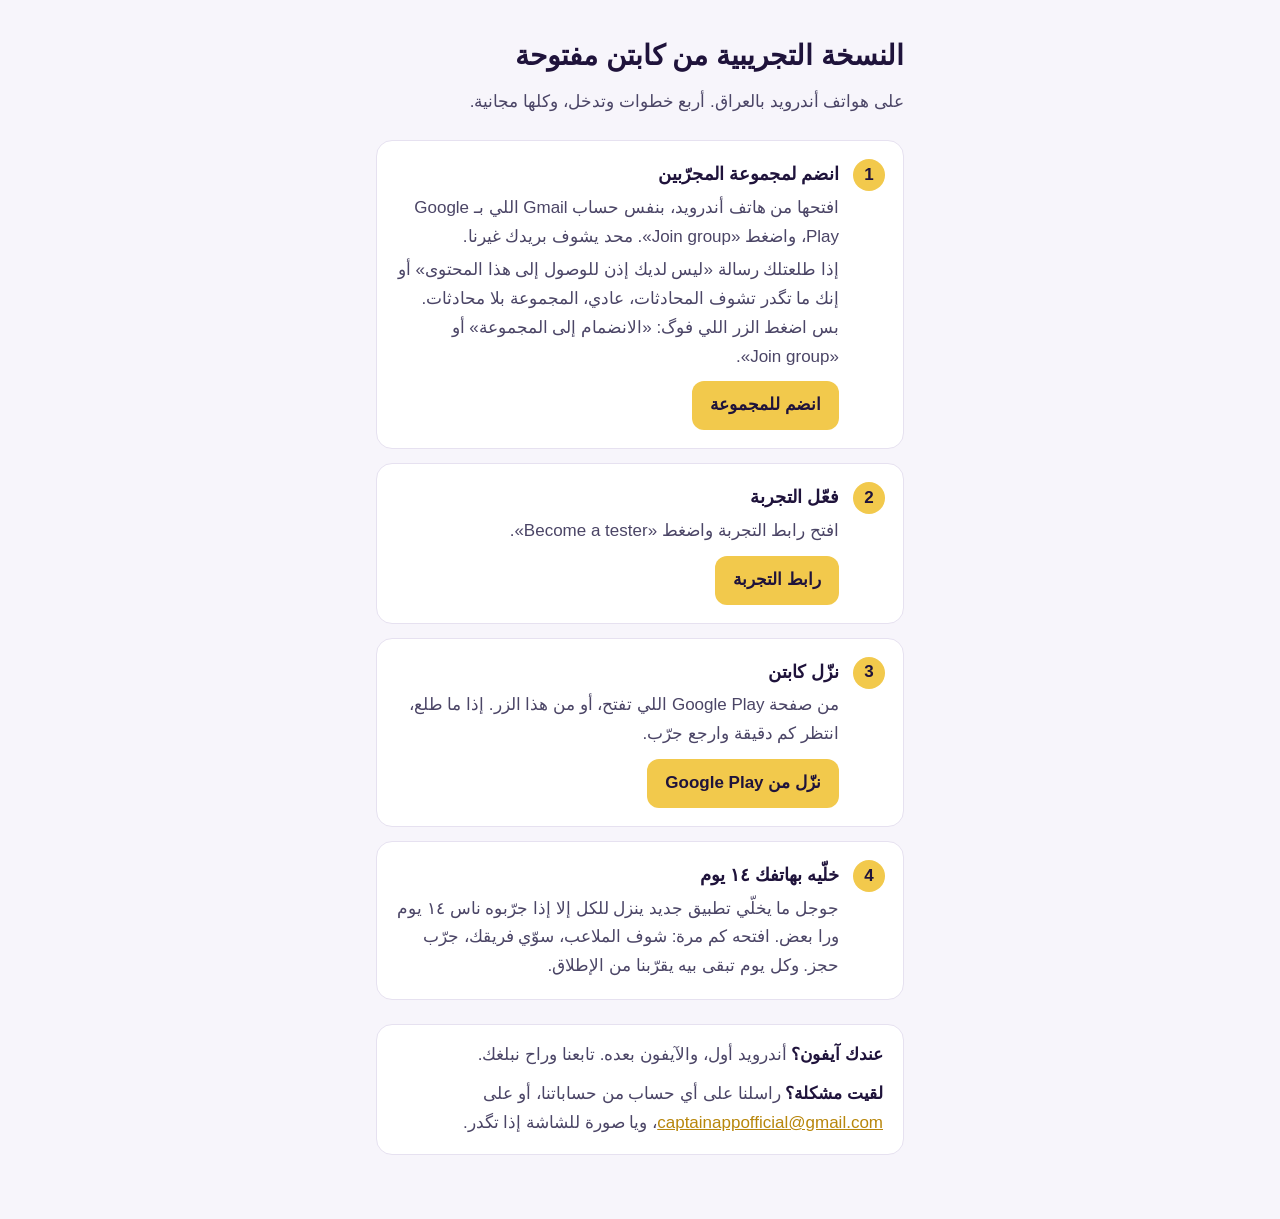
==== join/index.html @ 8fcf1794 "join: name the Arabic 'no permission' message and the Arabic Join button" ====
<!doctype html>
<html lang="ar" dir="rtl">
<head>
<meta charset="utf-8">
<meta name="viewport" content="width=device-width, initial-scale=1">
<title>جرّب كابتن · CAPTAIN test</title>
<meta name="description" content="النسخة التجريبية من كابتن مفتوحة على أندرويد. أربع خطوات وتدخل.">
<style>
  :root { --ink: #1F133B; --muted: #4B4566; --line: #E6E1F0; --gold: #B8860B; --gold-ink: #1F133B; --gold-bg: #F2C94C; --bg: #F7F5FB; --card: #FFFFFF; }
  @media (prefers-color-scheme: dark) { :root { --ink: #F5F1FF; --muted: #B9B1D3; --line: #2E2350; --gold: #F2C94C; --gold-ink: #1F133B; --gold-bg: #F2C94C; --bg: #1F133B; --card: #281A4A; } }
  * { box-sizing: border-box; }
  body { margin: 0; background: var(--bg); color: var(--ink); font: 17px/1.7 "IBM Plex Sans Arabic", "Segoe UI", Tahoma, sans-serif; }
  main { max-width: 560px; margin: 0 auto; padding: 32px 16px 64px; }
  h1 { font-size: 28px; margin: 0; }
  .lead { color: var(--muted); margin: 8px 0 0; }
  ol { list-style: none; padding: 0; margin: 24px 0 0; counter-reset: step; }
  li { counter-increment: step; background: var(--card); border: 1px solid var(--line); border-radius: 16px; padding: 18px 20px 18px 20px; margin-top: 14px; position: relative; padding-inline-start: 64px; }
  li::before { content: counter(step); position: absolute; inset-inline-start: 18px; top: 18px; width: 32px; height: 32px; border-radius: 50%; background: var(--gold-bg); color: var(--gold-ink); font-weight: 700; display: grid; place-items: center; }
  li strong { display: block; font-size: 18px; }
  li p { color: var(--muted); margin: 4px 0 0; }
  .btn { display: inline-block; margin-top: 10px; padding: 10px 18px; border-radius: 12px; background: var(--gold-bg); color: var(--gold-ink); font-weight: 700; text-decoration: none; }
  .note { background: var(--card); border: 1px solid var(--line); border-radius: 16px; padding: 16px 20px; margin-top: 24px; color: var(--muted); }
  .note strong { color: var(--ink); }
  .note p { margin: 0; }
  .note p + p { margin-top: 10px; }
  [lang="en"] { direction: ltr; unicode-bidi: isolate; white-space: nowrap; }
  a { color: var(--gold); }
</style>
</head>
<body>
<main>
  <h1>النسخة التجريبية من كابتن مفتوحة</h1>
  <p class="lead">على هواتف أندرويد بالعراق. أربع خطوات وتدخل، وكلها مجانية.</p>

  <ol>
    <li>
      <strong>انضم لمجموعة المجرّبين</strong>
      <p>افتحها من هاتف أندرويد، بنفس حساب Gmail اللي بـ Google Play، واضغط «<span lang="en">Join group</span>». محد يشوف بريدك غيرنا.</p>
      <p>إذا طلعتلك رسالة «ليس لديك إذن للوصول إلى هذا المحتوى» أو إنك ما تگدر تشوف المحادثات، عادي، المجموعة بلا محادثات. بس اضغط الزر اللي فوگ: «الانضمام إلى المجموعة» أو «<span lang="en">Join group</span>».</p>
      <a class="btn" href="https://groups.google.com/g/captain-testers">انضم للمجموعة</a>
    </li>
    <li>
      <strong>فعّل التجربة</strong>
      <p>افتح رابط التجربة واضغط «<span lang="en">Become a tester</span>».</p>
      <a class="btn" href="https://play.google.com/apps/testing/com.captain.football">رابط التجربة</a>
    </li>
    <li>
      <strong>نزّل كابتن</strong>
      <p>من صفحة Google Play اللي تفتح، أو من هذا الزر. إذا ما طلع، انتظر كم دقيقة وارجع جرّب.</p>
      <a class="btn" href="https://play.google.com/store/apps/details?id=com.captain.football">نزّل من Google Play</a>
    </li>
    <li>
      <strong>خلّيه بهاتفك ١٤ يوم</strong>
      <p>جوجل ما يخلّي تطبيق جديد ينزل للكل إلا إذا جرّبوه ناس ١٤ يوم ورا بعض. افتحه كم مرة: شوف الملاعب، سوّي فريقك، جرّب حجز. وكل يوم تبقى بيه يقرّبنا من الإطلاق.</p>
    </li>
  </ol>

  <div class="note">
    <p><strong>عندك آيفون؟</strong> أندرويد أول، والآيفون بعده. تابعنا وراح نبلغك.</p>
    <p><strong>لقيت مشكلة؟</strong> راسلنا على أي حساب من حساباتنا، أو على <a href="mailto:captainappofficial@gmail.com">captainappofficial@gmail.com</a>، ويا صورة للشاشة إذا تگدر.</p>
  </div>
</main>
</body>
</html>
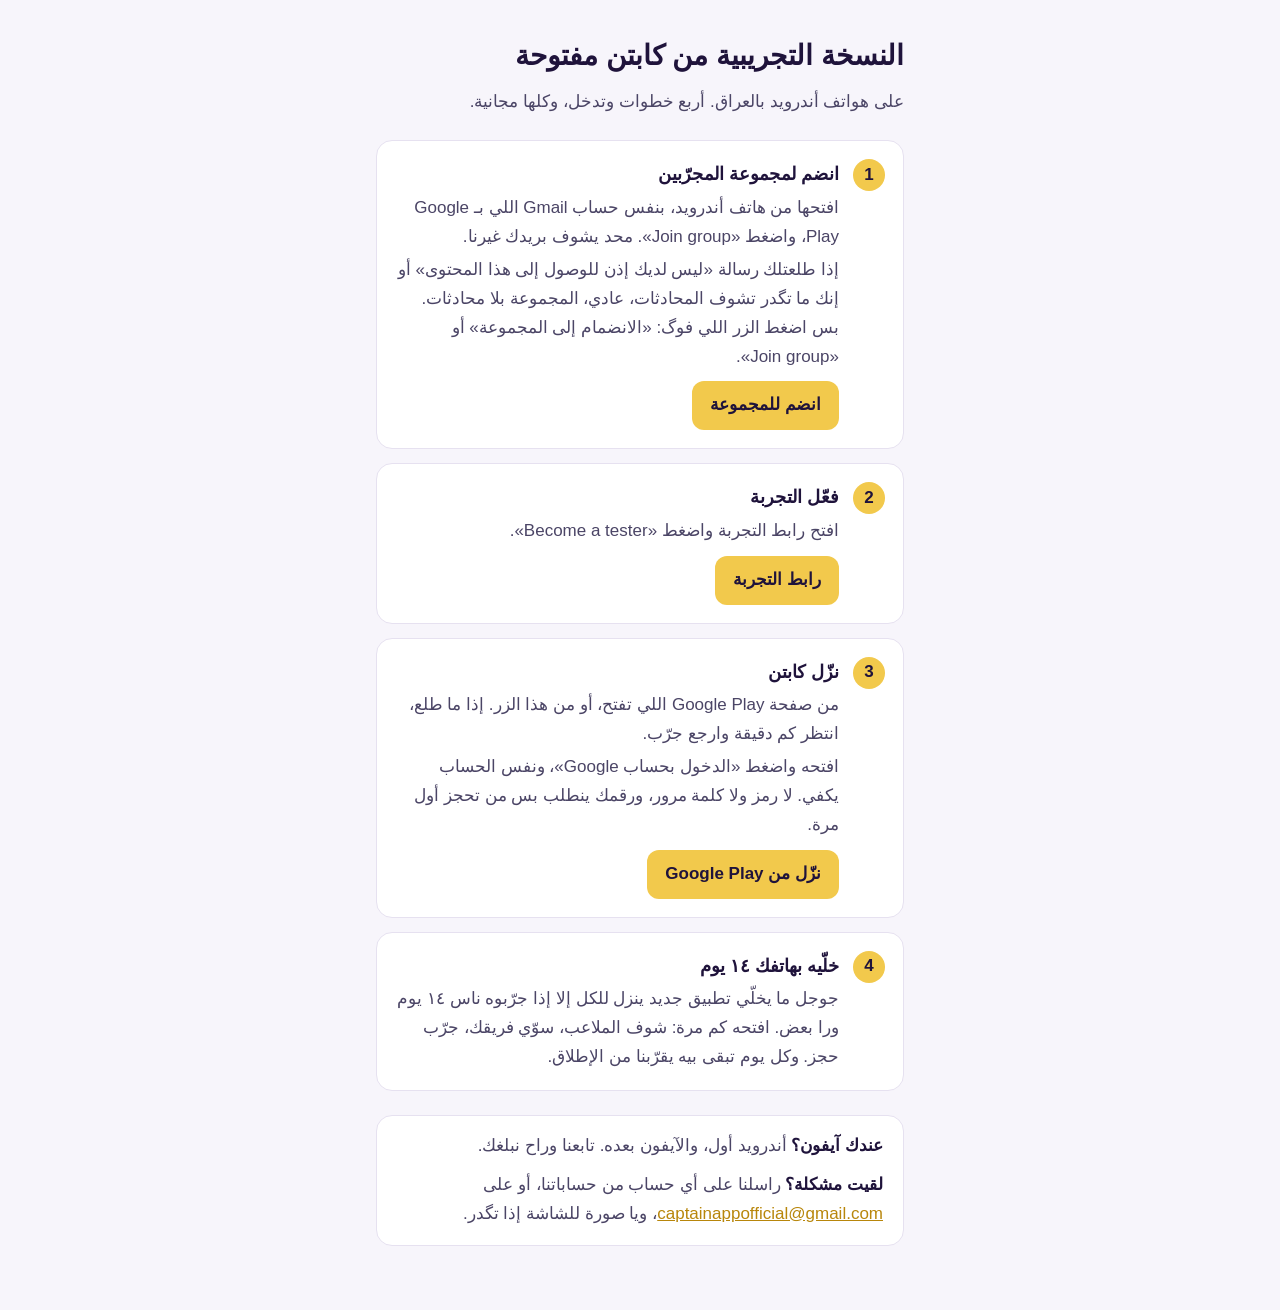
==== commit 02e91714: "join: tap Google sign-in after install (release 18 approved) Co-Authored-By: Claude Opus 5.5 <norepl" ====
--- a/join/index.html
+++ b/join/index.html
@@ -47,6 +47,7 @@
     <li>
       <strong>نزّل كابتن</strong>
       <p>من صفحة Google Play اللي تفتح، أو من هذا الزر. إذا ما طلع، انتظر كم دقيقة وارجع جرّب.</p>
+      <p>افتحه واضغط «الدخول بحساب Google»، ونفس الحساب يكفي. لا رمز ولا كلمة مرور، ورقمك ينطلب بس من تحجز أول مرة.</p>
       <a class="btn" href="https://play.google.com/store/apps/details?id=com.captain.football">نزّل من Google Play</a>
     </li>
     <li>
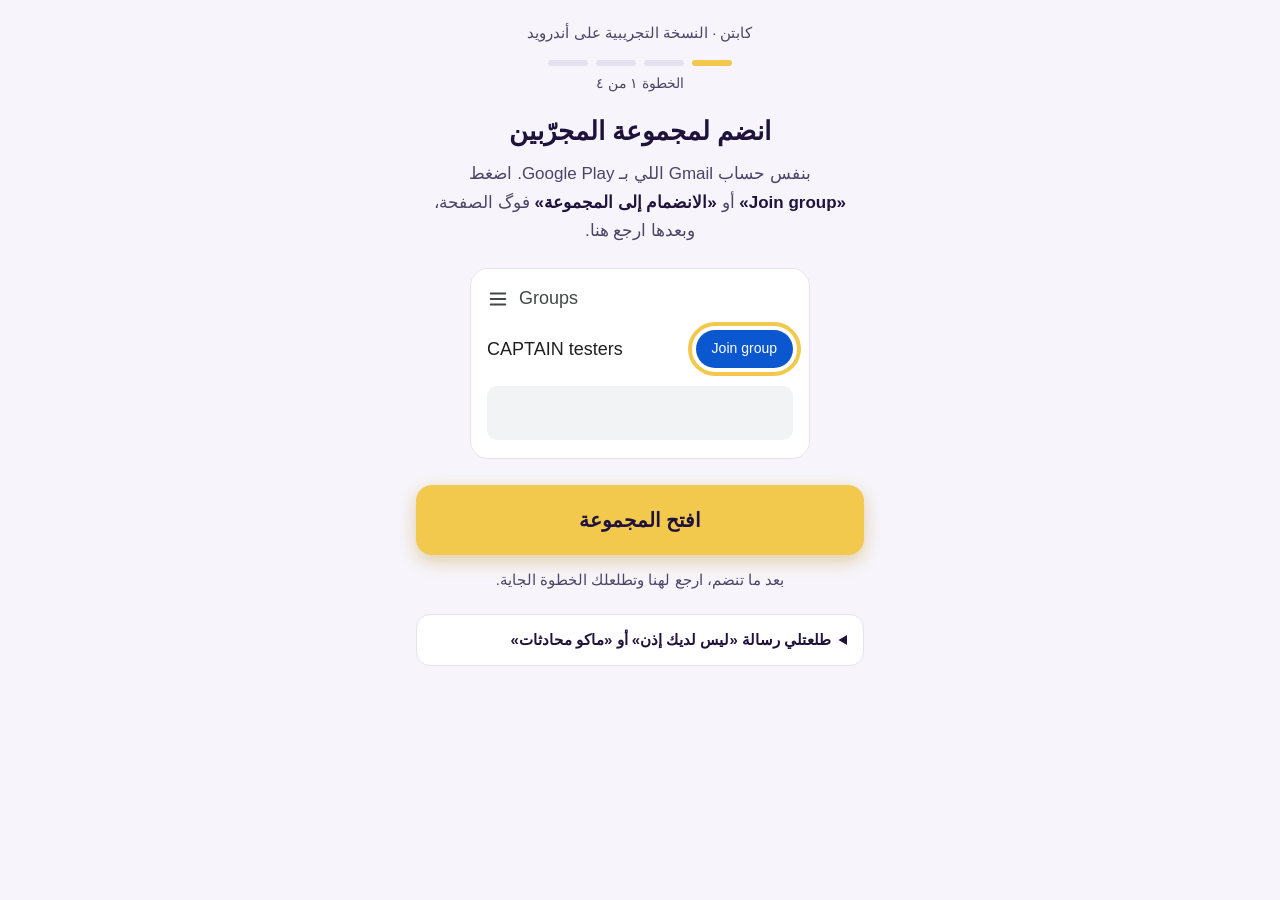
==== commit 30790243: "join: one step at a time, picks up where the tester left off, opens the Play app, Chrome escape for " ====
--- a/join/index.html
+++ b/join/index.html
@@ -6,60 +6,204 @@
 <title>جرّب كابتن · CAPTAIN test</title>
 <meta name="description" content="النسخة التجريبية من كابتن مفتوحة على أندرويد. أربع خطوات وتدخل.">
 <style>
-  :root { --ink: #1F133B; --muted: #4B4566; --line: #E6E1F0; --gold: #B8860B; --gold-ink: #1F133B; --gold-bg: #F2C94C; --bg: #F7F5FB; --card: #FFFFFF; }
-  @media (prefers-color-scheme: dark) { :root { --ink: #F5F1FF; --muted: #B9B1D3; --line: #2E2350; --gold: #F2C94C; --gold-ink: #1F133B; --gold-bg: #F2C94C; --bg: #1F133B; --card: #281A4A; } }
+  :root { --ink: #1F133B; --muted: #4B4566; --line: #E6E1F0; --gold: #8A6508; --gold-ink: #1F133B; --gold-bg: #F2C94C; --bg: #F7F5FB; --card: #FFFFFF; --soft: #EFEBF7; --blue: #0B57D0; }
+  @media (prefers-color-scheme: dark) { :root { --ink: #F5F1FF; --muted: #B9B1D3; --line: #3A2D60; --gold: #F2C94C; --bg: #1F133B; --card: #281A4A; --soft: #33245A; } }
   * { box-sizing: border-box; }
-  body { margin: 0; background: var(--bg); color: var(--ink); font: 17px/1.7 "IBM Plex Sans Arabic", "Segoe UI", Tahoma, sans-serif; }
-  main { max-width: 560px; margin: 0 auto; padding: 32px 16px 64px; }
-  h1 { font-size: 28px; margin: 0; }
-  .lead { color: var(--muted); margin: 8px 0 0; }
-  ol { list-style: none; padding: 0; margin: 24px 0 0; counter-reset: step; }
-  li { counter-increment: step; background: var(--card); border: 1px solid var(--line); border-radius: 16px; padding: 18px 20px 18px 20px; margin-top: 14px; position: relative; padding-inline-start: 64px; }
-  li::before { content: counter(step); position: absolute; inset-inline-start: 18px; top: 18px; width: 32px; height: 32px; border-radius: 50%; background: var(--gold-bg); color: var(--gold-ink); font-weight: 700; display: grid; place-items: center; }
-  li strong { display: block; font-size: 18px; }
-  li p { color: var(--muted); margin: 4px 0 0; }
-  .btn { display: inline-block; margin-top: 10px; padding: 10px 18px; border-radius: 12px; background: var(--gold-bg); color: var(--gold-ink); font-weight: 700; text-decoration: none; }
-  .note { background: var(--card); border: 1px solid var(--line); border-radius: 16px; padding: 16px 20px; margin-top: 24px; color: var(--muted); }
-  .note strong { color: var(--ink); }
+  html, body { margin: 0; }
+  body { background: var(--bg); color: var(--ink); font: 17px/1.7 "IBM Plex Sans Arabic", "Segoe UI", Tahoma, sans-serif; }
+  main { max-width: 480px; margin: 0 auto; padding: 20px 16px 48px; min-height: 100svh; display: flex; flex-direction: column; }
+  .brand { color: var(--muted); font-size: 15px; text-align: center; margin: 0; }
+  .progress { display: flex; gap: 8px; justify-content: center; margin: 14px 0 6px; }
+  .progress span { width: 40px; height: 6px; border-radius: 3px; background: var(--line); }
+  .progress span.on { background: var(--gold-bg); }
+  .count { text-align: center; color: var(--muted); font-size: 14px; margin: 0; }
+  section { display: none; flex: 1; flex-direction: column; text-align: center; padding-top: 18px; }
+  section.show { display: flex; }
+  h1 { font-size: 26px; line-height: 1.4; margin: 0; }
+  .lead { color: var(--muted); margin: 10px 0 0; }
+  .lead b { color: var(--ink); }
+  .pic { margin: 22px auto 0; width: 100%; max-width: 340px; border-radius: 18px; border: 1px solid var(--line); background: var(--card); overflow: hidden; }
+  .pic img { display: block; width: 100%; height: auto; }
+  .go { display: block; width: 100%; margin: 26px 0 0; padding: 18px 20px; border: 0; border-radius: 16px; background: var(--gold-bg); color: var(--gold-ink); font: inherit; font-size: 20px; font-weight: 700; text-decoration: none; text-align: center; box-shadow: 0 6px 18px rgba(184, 134, 11, .35); cursor: pointer; }
+  .after { color: var(--muted); font-size: 15px; margin: 12px 0 0; }
+  details { margin-top: 22px; text-align: start; background: var(--card); border: 1px solid var(--line); border-radius: 14px; padding: 12px 16px; color: var(--muted); font-size: 15px; }
+  details summary { cursor: pointer; color: var(--ink); font-weight: 600; }
+  details p { margin: 8px 0 0; }
+  .back { margin-top: auto; padding-top: 24px; background: none; border: 0; color: var(--muted); font: inherit; font-size: 15px; text-decoration: underline; cursor: pointer; }
+  a { color: var(--gold); }
+  [lang="en"] { direction: ltr; unicode-bidi: isolate; white-space: nowrap; }
+  /* the Google Groups page, drawn: the real page shows only after the tester signs in */
+  .groups { padding: 14px 16px 18px; text-align: start; direction: ltr; font-family: Roboto, Arial, sans-serif; color: #1F1F1F; background: #FFFFFF; }
+  .groups .bar { display: flex; align-items: center; gap: 10px; font-size: 18px; color: #444746; }
+  .groups .bar svg { flex: none; }
+  .groups .title { display: flex; align-items: center; justify-content: space-between; gap: 10px; margin-top: 16px; }
+  .groups .name { font-size: 18px; }
+  .groups .join { flex: none; padding: 7px 16px; border-radius: 20px; background: var(--blue); color: #FFFFFF; font-size: 14px; font-weight: 500; outline: 4px solid #F2C94C; outline-offset: 4px; }
+  .groups .empty { margin-top: 18px; height: 54px; border-radius: 10px; background: #F1F3F4; }
+  .app-icon { display: block; margin: 8px auto 18px; border-radius: 22px; box-shadow: 0 8px 24px rgba(0, 0, 0, .25); }
+  .done-mark { margin: 26px auto 0; width: 84px; height: 84px; border-radius: 50%; background: var(--gold-bg); display: grid; place-items: center; }
+  .note { margin-top: 22px; text-align: start; color: var(--muted); font-size: 15px; }
   .note p { margin: 0; }
-  .note p + p { margin-top: 10px; }
-  [lang="en"] { direction: ltr; unicode-bidi: isolate; white-space: nowrap; }
-  a { color: var(--gold); }
+  .note p + p { margin-top: 8px; }
+  .note b { color: var(--ink); }
 </style>
 </head>
 <body>
 <main>
-  <h1>النسخة التجريبية من كابتن مفتوحة</h1>
-  <p class="lead">على هواتف أندرويد بالعراق. أربع خطوات وتدخل، وكلها مجانية.</p>
-
-  <ol>
-    <li>
-      <strong>انضم لمجموعة المجرّبين</strong>
-      <p>افتحها من هاتف أندرويد، بنفس حساب Gmail اللي بـ Google Play، واضغط «<span lang="en">Join group</span>». محد يشوف بريدك غيرنا.</p>
-      <p>إذا طلعتلك رسالة «ليس لديك إذن للوصول إلى هذا المحتوى» أو إنك ما تگدر تشوف المحادثات، عادي، المجموعة بلا محادثات. بس اضغط الزر اللي فوگ: «الانضمام إلى المجموعة» أو «<span lang="en">Join group</span>».</p>
-      <a class="btn" href="https://groups.google.com/g/captain-testers">انضم للمجموعة</a>
-    </li>
-    <li>
-      <strong>فعّل التجربة</strong>
-      <p>افتح رابط التجربة واضغط «<span lang="en">Become a tester</span>».</p>
-      <a class="btn" href="https://play.google.com/apps/testing/com.captain.football">رابط التجربة</a>
-    </li>
-    <li>
-      <strong>نزّل كابتن</strong>
-      <p>من صفحة Google Play اللي تفتح، أو من هذا الزر. إذا ما طلع، انتظر كم دقيقة وارجع جرّب.</p>
-      <p>افتحه واضغط «الدخول بحساب Google»، ونفس الحساب يكفي. لا رمز ولا كلمة مرور، ورقمك ينطلب بس من تحجز أول مرة.</p>
-      <a class="btn" href="https://play.google.com/store/apps/details?id=com.captain.football">نزّل من Google Play</a>
-    </li>
-    <li>
-      <strong>خلّيه بهاتفك ١٤ يوم</strong>
-      <p>جوجل ما يخلّي تطبيق جديد ينزل للكل إلا إذا جرّبوه ناس ١٤ يوم ورا بعض. افتحه كم مرة: شوف الملاعب، سوّي فريقك، جرّب حجز. وكل يوم تبقى بيه يقرّبنا من الإطلاق.</p>
-    </li>
-  </ol>
-
-  <div class="note">
-    <p><strong>عندك آيفون؟</strong> أندرويد أول، والآيفون بعده. تابعنا وراح نبلغك.</p>
-    <p><strong>لقيت مشكلة؟</strong> راسلنا على أي حساب من حساباتنا، أو على <a href="mailto:captainappofficial@gmail.com">captainappofficial@gmail.com</a>، ويا صورة للشاشة إذا تگدر.</p>
-  </div>
+  <p class="brand">كابتن · النسخة التجريبية على أندرويد</p>
+  <div class="progress" aria-hidden="true"><span></span><span></span><span></span><span></span></div>
+  <p class="count" id="count"></p>
+
+  <!-- shown instead of the steps inside Facebook, Instagram, TikTok and other apps' own browsers, where Google often refuses sign-in -->
+  <section data-step="browser">
+    <h1>افتحها بـ Chrome أول</h1>
+    <p class="lead">فاتحها من داخل تطبيق (فيسبوك، إنستغرام، تيك توك). جوجل ما يخلّيك تسجّل دخول هنا، فافتحها بالمتصفح.</p>
+    <a class="go" id="open-chrome" href="https://itsm0000.github.io/captain-legal/join/">افتح بـ Chrome</a>
+    <details>
+      <summary>الزر ما اشتغل؟</summary>
+      <p>اضغط النقاط الثلاث فوگ (⋮ أو …) واختار «فتح في المتصفح» أو «<span lang="en">Open in browser</span>».</p>
+    </details>
+    <button class="back" type="button" data-goto="resume">أكمل هنا على كل حال</button>
+  </section>
+
+  <section data-step="iphone">
+    <h1>التجربة الحين على أندرويد بس</h1>
+    <p class="lead">الآيفون بعده. تابعنا على حساباتنا وراح نبلغك أول ما يفتح.</p>
+    <button class="back" type="button" data-goto="resume">عندي أندرويد، كمّل</button>
+  </section>
+
+  <section data-step="1">
+    <h1>انضم لمجموعة المجرّبين</h1>
+    <p class="lead">بنفس حساب Gmail اللي بـ Google Play. اضغط <b>«<span lang="en">Join group</span>»</b> أو <b>«الانضمام إلى المجموعة»</b> فوگ الصفحة، وبعدها ارجع هنا.</p>
+    <div class="pic" aria-hidden="true">
+      <div class="groups">
+        <div class="bar">
+          <svg width="22" height="22" viewBox="0 0 24 24" fill="none" stroke="#444746" stroke-width="2" stroke-linecap="round"><path d="M4 6h16M4 12h16M4 18h16"/></svg>
+          <span>Groups</span>
+        </div>
+        <div class="title"><span class="name">CAPTAIN testers</span><span class="join">Join group</span></div>
+        <div class="empty"></div>
+      </div>
+    </div>
+    <a class="go" data-next="2" target="_blank" rel="noopener" href="https://groups.google.com/g/captain-testers">افتح المجموعة</a>
+    <p class="after">بعد ما تنضم، ارجع لهنا وتطلعلك الخطوة الجاية.</p>
+    <details>
+      <summary>طلعتلي رسالة «ليس لديك إذن» أو «ماكو محادثات»</summary>
+      <p>عادي، المجموعة بلا محادثات. إذا شفت «<span lang="en">No conversations yet</span>» يعني انضميت. ارجع لهنا.</p>
+      <p>محد يشوف بريدك غيرنا.</p>
+    </details>
+  </section>
+
+  <section data-step="2">
+    <h1>فعّل التجربة</h1>
+    <p class="lead">اضغط الزر الأزرق <b>«<span lang="en">Become a tester</span>»</b> أو <b>«أصبح مختبِرًا»</b> بآخر الصفحة، وبعدها ارجع هنا.</p>
+    <div class="pic"><img src="become-tester.jpg" width="600" height="428" alt="صفحة Google Play للتجربة، والزر الأزرق Become a tester بآخرها"></div>
+    <a class="go" data-next="3" target="_blank" rel="noopener" href="https://play.google.com/apps/testing/com.captain.football">افتح صفحة التجربة</a>
+    <p class="after">بعد ما تضغطه، ارجع لهنا.</p>
+    <details>
+      <summary>الصفحة تگول إن التجربة مو متاحة</summary>
+      <p>يعني الحساب مو بالمجموعة بعد. تأكد إن نفس حساب Gmail مفتوح بالصفحتين، وارجع للخطوة الأولى.</p>
+    </details>
+    <button class="back" type="button" data-goto="1">رجوع للخطوة الأولى</button>
+  </section>
+
+  <section data-step="3">
+    <img class="app-icon" src="icon.png" width="96" height="96" alt="أيقونة كابتن">
+    <h1>نزّل كابتن</h1>
+    <p class="lead">الزر يفتح متجر Google Play على صفحة كابتن. اضغط <b>«تثبيت»</b>.</p>
+    <a class="go" id="install" data-next="4" href="https://play.google.com/store/apps/details?id=com.captain.football">نزّل من Google Play</a>
+    <p class="after">بعد التثبيت ارجع لهنا للخطوة الأخيرة.</p>
+    <details>
+      <summary>المتجر يگول التطبيق مو متاح</summary>
+      <p>جوجل ياخذ كم دقيقة حتى يفعّل التجربة لحسابك. انتظر شوية واضغط الزر مرة ثانية.</p>
+    </details>
+    <button class="back" type="button" data-goto="2">رجوع للخطوة الثانية</button>
+  </section>
+
+  <section data-step="4">
+    <div class="done-mark" aria-hidden="true">
+      <svg width="44" height="44" viewBox="0 0 24 24" fill="none" stroke="#1F133B" stroke-width="2.6" stroke-linecap="round" stroke-linejoin="round"><path d="M20 6 9 17l-5-5"/></svg>
+    </div>
+    <h1 style="margin-top:18px">افتح كابتن وادخل</h1>
+    <p class="lead">اضغط <b>«الدخول بحساب Google»</b> بنفس الحساب. لا رمز ولا كلمة مرور، ورقمك ينطلب بس من تحجز أول مرة.</p>
+    <div class="note">
+      <p><b>خلّيه بهاتفك ١٤ يوم.</b> جوجل ما يخلّي تطبيق جديد ينزل للكل إلا إذا جرّبوه ناس ١٤ يوم ورا بعض. افتحه كم مرة: شوف الملاعب، سوّي فريقك، جرّب حجز.</p>
+      <p><b>لقيت مشكلة؟</b> راسلنا على أي حساب من حساباتنا، أو على <a href="mailto:captainappofficial@gmail.com">captainappofficial@gmail.com</a>، ويا صورة للشاشة إذا تگدر.</p>
+    </div>
+    <a class="go" id="install-again" href="https://play.google.com/store/apps/details?id=com.captain.football" style="background:var(--soft);box-shadow:none;color:var(--ink);font-size:17px">ما نزل؟ افتح Google Play مرة ثانية</a>
+    <button class="back" type="button" data-goto="1">ابدأ من الأول</button>
+  </section>
 </main>
+<script>
+(function () {
+  var KEY = "captain-join-step";
+  var ua = navigator.userAgent || "";
+  var android = /Android/i.test(ua);
+  var iphone = /iPhone|iPad|iPod/i.test(ua);
+  // apps' own browsers: Facebook, Messenger, Instagram, TikTok, Snapchat, X, LINE, and Android WebViews ("; wv)")
+  var inApp = /FBAN|FBAV|FB_IAB|FBIOS|Instagram|musical_ly|TikTok|Bytedance|Snapchat|Twitter|Line\/|; wv\)/i.test(ua);
+  var PLAY = "https://play.google.com/store/apps/details?id=com.captain.football";
+
+  function read() { try { return localStorage.getItem(KEY); } catch (e) { return null; } }
+  function save(v) { try { localStorage.setItem(KEY, v); } catch (e) {} }
+
+  if (android) {
+    // opens the Play Store app itself; the browser falls back to the web page if the store is missing
+    var market = "intent://details?id=com.captain.football#Intent;scheme=market;package=com.android.vending;S.browser_fallback_url=" + encodeURIComponent(PLAY) + ";end";
+    document.getElementById("install").href = market;
+    document.getElementById("install-again").href = market;
+    document.getElementById("open-chrome").href = "intent://itsm0000.github.io/captain-legal/join/#Intent;scheme=https;package=com.android.chrome;S.browser_fallback_url=" + encodeURIComponent(location.href) + ";end";
+  }
+
+  var shown = null;
+  function show(step) {
+    shown = String(step);
+    var sections = document.querySelectorAll("section");
+    for (var i = 0; i < sections.length; i++) sections[i].classList.toggle("show", sections[i].getAttribute("data-step") === shown);
+    var n = Number(shown) || 0;
+    var bars = document.querySelectorAll(".progress span");
+    for (var j = 0; j < bars.length; j++) bars[j].classList.toggle("on", j < n);
+    document.getElementById("count").textContent = n ? "الخطوة " + "١٢٣٤".charAt(n - 1) + " من ٤" : "";
+    window.scrollTo(0, 0);
+  }
+
+  function stored() {
+    var s = read();
+    return s === "2" || s === "3" || s === "4" ? s : "1";
+  }
+
+  // "carry on anyway" from the Chrome or iPhone screen is remembered for this visit
+  function forced() { try { return sessionStorage.getItem("captain-join-forced") === "1"; } catch (e) { return false; } }
+
+  function start() {
+    if (!forced() && inApp && !iphone) return show("browser");
+    if (!forced() && iphone) return show("iphone");
+    show(stored());
+  }
+
+  // a step's button saves the next step before leaving; coming back to this tab shows it
+  var leftFor = null;
+  document.addEventListener("click", function (e) {
+    var go = e.target.closest ? e.target.closest("[data-next]") : null;
+    if (go) { leftFor = go.getAttribute("data-next"); save(leftFor); return; }
+    var back = e.target.closest ? e.target.closest("[data-goto]") : null;
+    if (back) {
+      var to = back.getAttribute("data-goto");
+      if (to === "resume") { try { sessionStorage.setItem("captain-join-forced", "1"); } catch (err) {} to = stored(); }
+      save(to);
+      show(to);
+    }
+  });
+  function cameBack() {
+    if (document.visibilityState === "visible" && leftFor && leftFor !== shown) { show(leftFor); leftFor = null; }
+  }
+  document.addEventListener("visibilitychange", cameBack);
+  window.addEventListener("focus", cameBack);
+  // back from a page opened in this same tab: the browser may restore this page as it was
+  window.addEventListener("pageshow", function (e) { if (e.persisted) { var s = stored(); if (s !== shown && shown !== "browser" && shown !== "iphone") show(s); } });
+
+  start();
+})();
+</script>
 </body>
 </html>
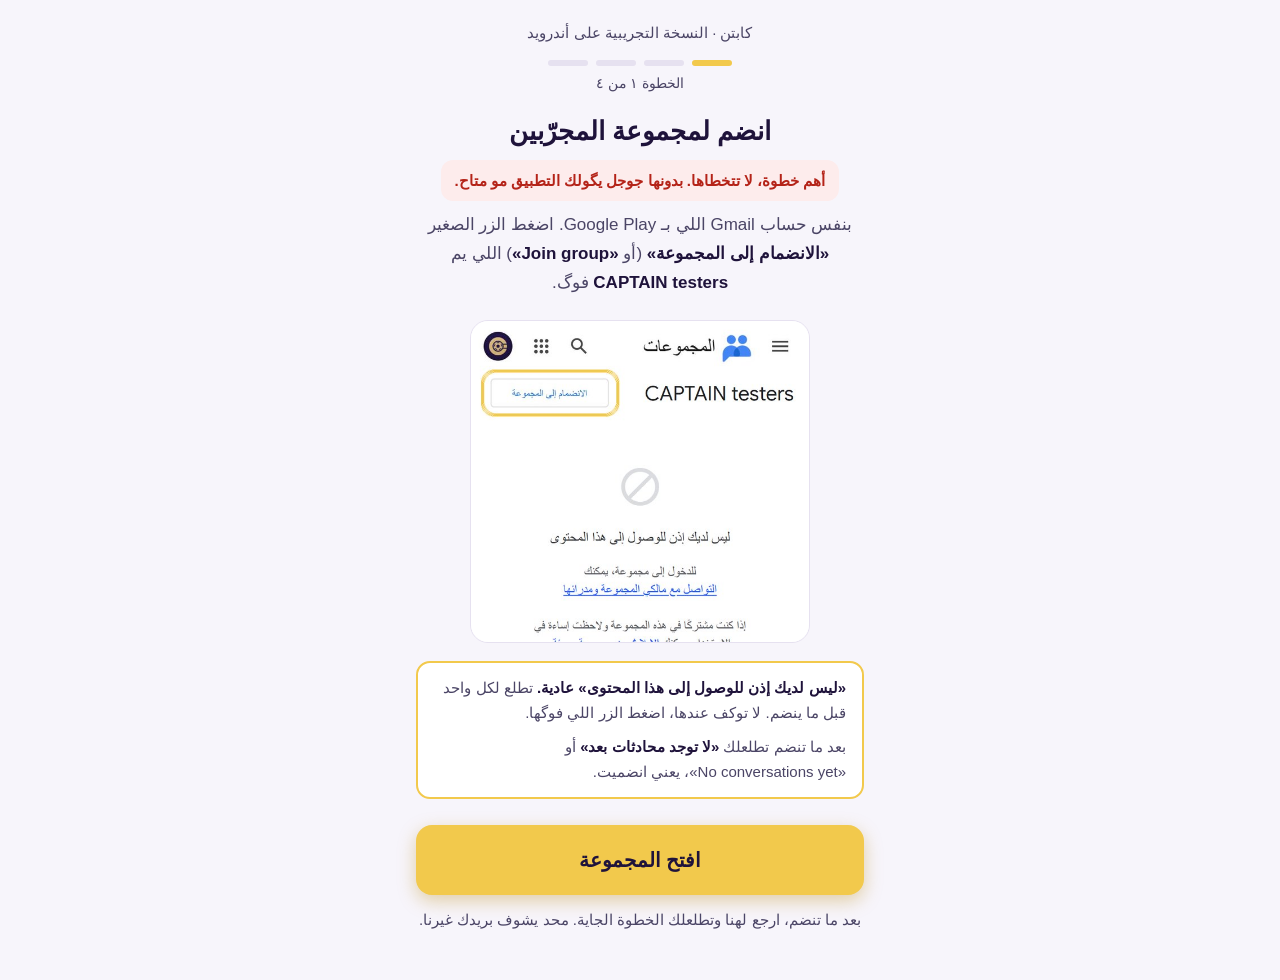
==== commit 99d66da2: "join: step 1 shows Google's real Arabic group page, «ليس لديك إذن» explained up front; step 2 says w" ====
--- a/join/index.html
+++ b/join/index.html
@@ -32,20 +32,22 @@
   .back { margin-top: auto; padding-top: 24px; background: none; border: 0; color: var(--muted); font: inherit; font-size: 15px; text-decoration: underline; cursor: pointer; }
   a { color: var(--gold); }
   [lang="en"] { direction: ltr; unicode-bidi: isolate; white-space: nowrap; }
-  /* the Google Groups page, drawn: the real page shows only after the tester signs in */
-  .groups { padding: 14px 16px 18px; text-align: start; direction: ltr; font-family: Roboto, Arial, sans-serif; color: #1F1F1F; background: #FFFFFF; }
-  .groups .bar { display: flex; align-items: center; gap: 10px; font-size: 18px; color: #444746; }
-  .groups .bar svg { flex: none; }
-  .groups .title { display: flex; align-items: center; justify-content: space-between; gap: 10px; margin-top: 16px; }
-  .groups .name { font-size: 18px; }
-  .groups .join { flex: none; padding: 7px 16px; border-radius: 20px; background: var(--blue); color: #FFFFFF; font-size: 14px; font-weight: 500; outline: 4px solid #F2C94C; outline-offset: 4px; }
-  .groups .empty { margin-top: 18px; height: 54px; border-radius: 10px; background: #F1F3F4; }
   .app-icon { display: block; margin: 8px auto 18px; border-radius: 22px; box-shadow: 0 8px 24px rgba(0, 0, 0, .25); }
   .done-mark { margin: 26px auto 0; width: 84px; height: 84px; border-radius: 50%; background: var(--gold-bg); display: grid; place-items: center; }
   .note { margin-top: 22px; text-align: start; color: var(--muted); font-size: 15px; }
   .note p { margin: 0; }
   .note p + p { margin-top: 8px; }
   .note b { color: var(--ink); }
+  .must { margin: 10px auto 0; padding: 8px 14px; border-radius: 12px; background: #FDECEC; color: #B42318; font-size: 15px; font-weight: 700; }
+  .note-box, .warn-box { margin-top: 18px; text-align: start; border-radius: 14px; padding: 12px 16px; font-size: 15px; }
+  .note-box { background: var(--card); border: 2px solid var(--gold-bg); color: var(--muted); }
+  .warn-box { background: #FDECEC; border: 2px solid #F4B4B4; color: #6B1D1D; }
+  .note-box p, .warn-box p { margin: 0; }
+  .note-box p + p, .warn-box p + p { margin-top: 8px; }
+  .note-box b { color: var(--ink); }
+  .warn-box b { color: #B42318; }
+  .back-strong { margin-top: 10px; padding: 10px 16px; border: 0; border-radius: 12px; background: #B42318; color: #fff; font: inherit; font-size: 15px; font-weight: 700; cursor: pointer; }
+  @media (prefers-color-scheme: dark) { .must, .warn-box { background: #3A1A1F; color: #FFD7D7; } .warn-box { border-color: #7A2E36; } .warn-box b { color: #FF9C9C; } }
 </style>
 </head>
 <body>
@@ -74,24 +76,15 @@
 
   <section data-step="1">
     <h1>انضم لمجموعة المجرّبين</h1>
-    <p class="lead">بنفس حساب Gmail اللي بـ Google Play. اضغط <b>«<span lang="en">Join group</span>»</b> أو <b>«الانضمام إلى المجموعة»</b> فوگ الصفحة، وبعدها ارجع هنا.</p>
-    <div class="pic" aria-hidden="true">
-      <div class="groups">
-        <div class="bar">
-          <svg width="22" height="22" viewBox="0 0 24 24" fill="none" stroke="#444746" stroke-width="2" stroke-linecap="round"><path d="M4 6h16M4 12h16M4 18h16"/></svg>
-          <span>Groups</span>
-        </div>
-        <div class="title"><span class="name">CAPTAIN testers</span><span class="join">Join group</span></div>
-        <div class="empty"></div>
-      </div>
+    <p class="must">أهم خطوة، لا تتخطاها. بدونها جوجل يگولك التطبيق مو متاح.</p>
+    <p class="lead">بنفس حساب Gmail اللي بـ Google Play. اضغط الزر الصغير <b>«الانضمام إلى المجموعة»</b> (أو <b>«<span lang="en">Join group</span>»</b>) اللي يم <b>CAPTAIN testers</b> فوگ.</p>
+    <div class="pic"><img src="group-join.jpg" width="600" height="570" alt="صفحة مجموعة CAPTAIN testers بجوجل: زر «الانضمام إلى المجموعة» فوگ يسار، وتحته رسالة «ليس لديك إذن للوصول إلى هذا المحتوى»"></div>
+    <div class="note-box">
+      <p><b>«ليس لديك إذن للوصول إلى هذا المحتوى» عادية.</b> تطلع لكل واحد قبل ما ينضم. لا توكف عندها، اضغط الزر اللي فوگها.</p>
+      <p>بعد ما تنضم تطلعلك <b>«لا توجد محادثات بعد»</b> أو «<span lang="en">No conversations yet</span>»، يعني انضميت.</p>
     </div>
     <a class="go" data-next="2" target="_blank" rel="noopener" href="https://groups.google.com/g/captain-testers">افتح المجموعة</a>
-    <p class="after">بعد ما تنضم، ارجع لهنا وتطلعلك الخطوة الجاية.</p>
-    <details>
-      <summary>طلعتلي رسالة «ليس لديك إذن» أو «ماكو محادثات»</summary>
-      <p>عادي، المجموعة بلا محادثات. إذا شفت «<span lang="en">No conversations yet</span>» يعني انضميت. ارجع لهنا.</p>
-      <p>محد يشوف بريدك غيرنا.</p>
-    </details>
+    <p class="after">بعد ما تنضم، ارجع لهنا وتطلعلك الخطوة الجاية. محد يشوف بريدك غيرنا.</p>
   </section>
 
   <section data-step="2">
@@ -100,11 +93,11 @@
     <div class="pic"><img src="become-tester.jpg" width="600" height="428" alt="صفحة Google Play للتجربة، والزر الأزرق Become a tester بآخرها"></div>
     <a class="go" data-next="3" target="_blank" rel="noopener" href="https://play.google.com/apps/testing/com.captain.football">افتح صفحة التجربة</a>
     <p class="after">بعد ما تضغطه، ارجع لهنا.</p>
-    <details>
-      <summary>الصفحة تگول إن التجربة مو متاحة</summary>
-      <p>يعني الحساب مو بالمجموعة بعد. تأكد إن نفس حساب Gmail مفتوح بالصفحتين، وارجع للخطوة الأولى.</p>
-    </details>
-    <button class="back" type="button" data-goto="1">رجوع للخطوة الأولى</button>
+    <div class="warn-box">
+      <p><b>طلعتلك «<span lang="en">App not available</span>»؟</b></p>
+      <p>يعني حسابك مو بالمجموعة. ارجع للخطوة الأولى واضغط «الانضمام إلى المجموعة»، أو بدّل لنفس الحساب اللي انضميت بيه (صورة حسابك فوگ ← تبديل الحساب).</p>
+      <button class="back-strong" type="button" data-goto="1">رجوع للخطوة الأولى</button>
+    </div>
   </section>
 
   <section data-step="3">
@@ -114,8 +107,9 @@
     <a class="go" id="install" data-next="4" href="https://play.google.com/store/apps/details?id=com.captain.football">نزّل من Google Play</a>
     <p class="after">بعد التثبيت ارجع لهنا للخطوة الأخيرة.</p>
     <details>
-      <summary>المتجر يگول التطبيق مو متاح</summary>
-      <p>جوجل ياخذ كم دقيقة حتى يفعّل التجربة لحسابك. انتظر شوية واضغط الزر مرة ثانية.</p>
+      <summary>المتجر يگول «لم يتم العثور على العنصر» أو التطبيق مو متاح</summary>
+      <p>إذا هسه ضغطت «<span lang="en">Become a tester</span>»: جوجل ياخذ كم دقيقة حتى يفعّل التجربة لحسابك. انتظر شوية واضغط الزر مرة ثانية.</p>
+      <p>إذا بقت: يعني ما انضميت للمجموعة، أو Google Play فاتح بحساب ثاني. ارجع للخطوة الأولى بنفس الحساب.</p>
     </details>
     <button class="back" type="button" data-goto="2">رجوع للخطوة الثانية</button>
   </section>
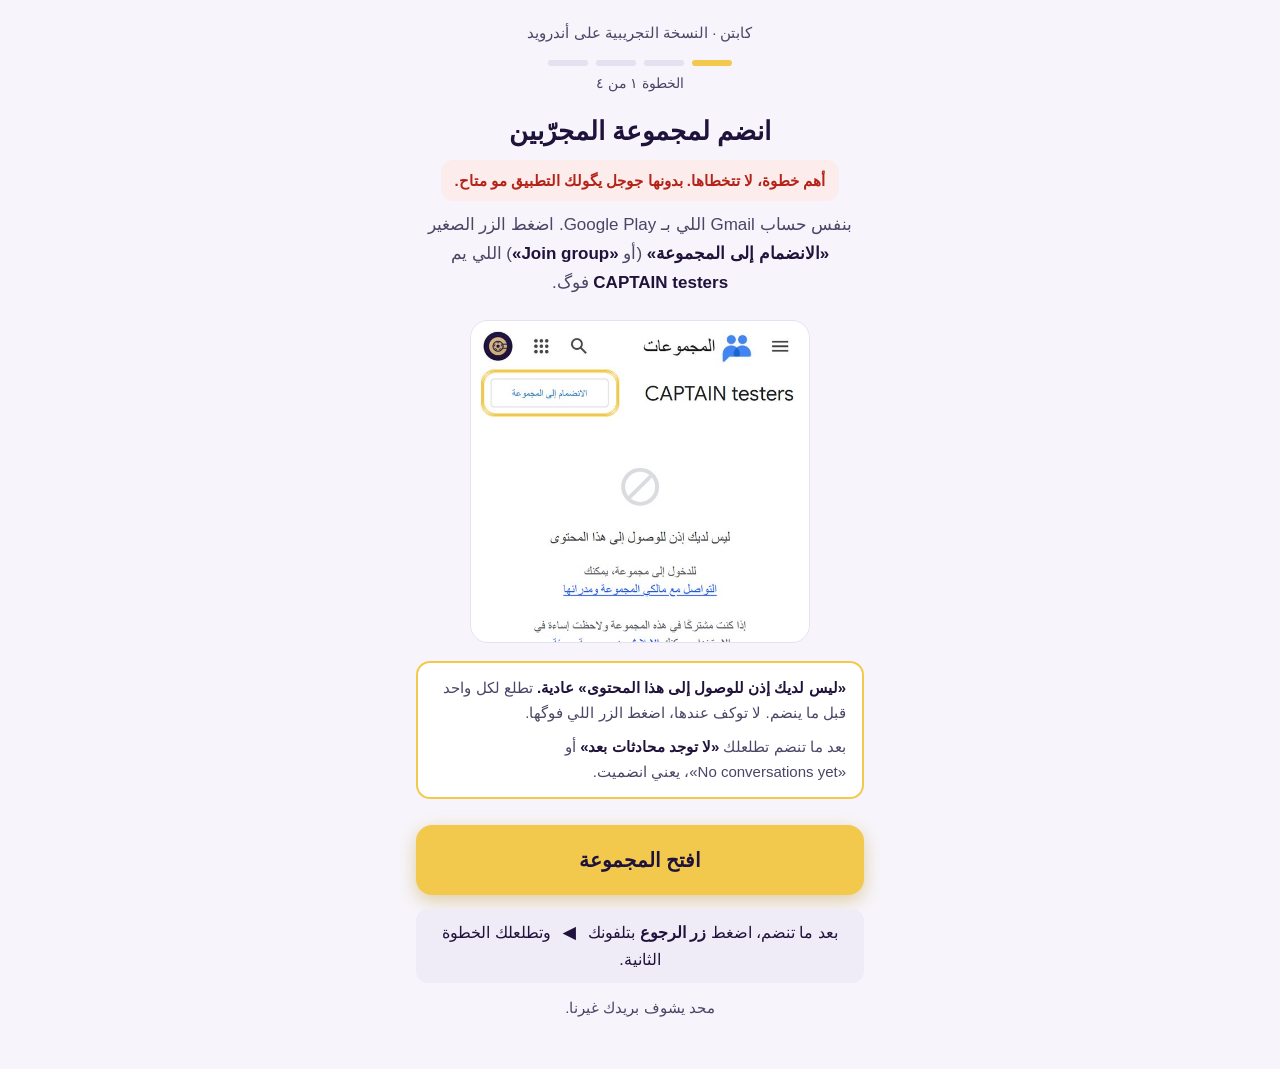
==== commit d196618d: "join: the group and opt-in pages open in the same tab; the phone's Back button brings the next step" ====
--- a/join/index.html
+++ b/join/index.html
@@ -47,6 +47,20 @@
   .note-box b { color: var(--ink); }
   .warn-box b { color: #B42318; }
   .back-strong { margin-top: 10px; padding: 10px 16px; border: 0; border-radius: 12px; background: #B42318; color: #fff; font: inherit; font-size: 15px; font-weight: 700; cursor: pointer; }
+  .point-up { display: flex; justify-content: space-between; margin: -12px -4px 0; color: var(--gold); font-size: 34px; font-weight: 700; line-height: 1; }
+  .point-up span { animation: nudge 1.1s ease-in-out infinite; }
+  @keyframes nudge { 50% { transform: translateY(-8px); } }
+  @media (prefers-reduced-motion: reduce) { .point-up span { animation: none; } }
+  .steps { margin: 20px 0 0; padding: 14px 18px 14px 14px; padding-inline-start: 34px; text-align: start; background: var(--card); border: 2px solid var(--gold-bg); border-radius: 14px; font-size: 18px; }
+  .steps { list-style-type: arabic-indic; }
+  .steps li + li { margin-top: 8px; }
+  .steps.flash { animation: flash .9s ease-in-out 2; }
+  @keyframes flash { 50% { box-shadow: 0 0 0 6px var(--gold-bg); } }
+  .key { display: inline-block; min-width: 1.8em; padding: 0 6px; border-radius: 8px; background: var(--soft); font-weight: 700; text-align: center; }
+  #open-chrome { margin-top: 18px; font-size: 18px; }
+  .back-hint { margin: 14px 0 0; padding: 10px 14px; border-radius: 12px; background: var(--soft); color: var(--ink); font-size: 16px; }
+  .copy { margin-top: 12px; padding: 14px 16px; border: 2px solid var(--line); border-radius: 14px; background: var(--card); color: var(--ink); font: inherit; font-size: 16px; font-weight: 600; cursor: pointer; }
+  .link-box { margin-top: 10px; width: 100%; padding: 10px 12px; border: 1px solid var(--line); border-radius: 10px; background: var(--card); color: var(--ink); font: 14px/1.4 monospace; direction: ltr; }
   @media (prefers-color-scheme: dark) { .must, .warn-box { background: #3A1A1F; color: #FFD7D7; } .warn-box { border-color: #7A2E36; } .warn-box b { color: #FF9C9C; } }
 </style>
 </head>
@@ -57,14 +71,21 @@
   <p class="count" id="count"></p>
 
   <!-- shown instead of the steps inside Facebook, Instagram, TikTok and other apps' own browsers, where Google often refuses sign-in -->
+  <!-- TikTok's own browser on Android ignores the Chrome button (26 Nov: visitors tapped it up to 9 times),
+       so its ⋯ menu is the main way out here, the button is a try, and copying the link is the last resort -->
   <section data-step="browser">
+    <div class="point-up" aria-hidden="true"><span>↑</span><span>↑</span></div>
     <h1>افتحها بـ Chrome أول</h1>
-    <p class="lead">فاتحها من داخل تطبيق (فيسبوك، إنستغرام، تيك توك). جوجل ما يخلّيك تسجّل دخول هنا، فافتحها بالمتصفح.</p>
-    <a class="go" id="open-chrome" href="https://itsm0000.github.io/captain-legal/join/">افتح بـ Chrome</a>
-    <details>
-      <summary>الزر ما اشتغل؟</summary>
-      <p>اضغط النقاط الثلاث فوگ (⋮ أو …) واختار «فتح في المتصفح» أو «<span lang="en">Open in browser</span>».</p>
-    </details>
+    <p class="lead">انت فاتحها من داخل تطبيق (تيك توك، فيسبوك، إنستغرام). جوجل ما يخلّيك تسجّل دخول هنا.</p>
+    <ol class="steps" id="menu-steps">
+      <li>اضغط <b>النقاط الثلاث</b> <span class="key">⋯</span> فوگ بزاوية الشاشة</li>
+      <li>اختار <b>«فتح في المتصفح»</b> أو «<span lang="en">Open in browser</span>»</li>
+    </ol>
+    <a class="go" id="open-chrome" href="https://itsm0000.github.io/captain-legal/join/">أو جرّب هذا الزر</a>
+    <p class="after" id="chrome-failed" hidden><b>الزر ما فتح Chrome؟</b> عادي، تيك توك يمنعه أحياناً. استعمل النقاط الثلاث فوگ ↑ أو انسخ الرابط.</p>
+    <button class="copy" type="button" id="copy-link">انسخ الرابط وافتحه بـ Chrome</button>
+    <p class="after" id="copied" hidden>انتسخ ✓ افتح Chrome، اضغط على شريط العنوان فوگ، والصق.</p>
+    <input class="link-box" id="link-box" readonly hidden aria-label="رابط صفحة التجربة">
     <button class="back" type="button" data-goto="resume">أكمل هنا على كل حال</button>
   </section>
 
@@ -83,16 +104,17 @@
       <p><b>«ليس لديك إذن للوصول إلى هذا المحتوى» عادية.</b> تطلع لكل واحد قبل ما ينضم. لا توكف عندها، اضغط الزر اللي فوگها.</p>
       <p>بعد ما تنضم تطلعلك <b>«لا توجد محادثات بعد»</b> أو «<span lang="en">No conversations yet</span>»، يعني انضميت.</p>
     </div>
-    <a class="go" data-next="2" target="_blank" rel="noopener" href="https://groups.google.com/g/captain-testers">افتح المجموعة</a>
-    <p class="after">بعد ما تنضم، ارجع لهنا وتطلعلك الخطوة الجاية. محد يشوف بريدك غيرنا.</p>
+    <a class="go" data-next="2" href="https://groups.google.com/g/captain-testers">افتح المجموعة</a>
+    <p class="back-hint">بعد ما تنضم، اضغط <b>زر الرجوع</b> بتلفونك <span class="key">◀</span> وتطلعلك الخطوة الثانية.</p>
+    <p class="after">محد يشوف بريدك غيرنا.</p>
   </section>
 
   <section data-step="2">
     <h1>فعّل التجربة</h1>
     <p class="lead">اضغط الزر الأزرق <b>«<span lang="en">Become a tester</span>»</b> أو <b>«أصبح مختبِرًا»</b> بآخر الصفحة، وبعدها ارجع هنا.</p>
     <div class="pic"><img src="become-tester.jpg" width="600" height="428" alt="صفحة Google Play للتجربة، والزر الأزرق Become a tester بآخرها"></div>
-    <a class="go" data-next="3" target="_blank" rel="noopener" href="https://play.google.com/apps/testing/com.captain.football">افتح صفحة التجربة</a>
-    <p class="after">بعد ما تضغطه، ارجع لهنا.</p>
+    <a class="go" data-next="3" href="https://play.google.com/apps/testing/com.captain.football">افتح صفحة التجربة</a>
+    <p class="back-hint">بعد ما تضغطه، اضغط <b>زر الرجوع</b> بتلفونك <span class="key">◀</span> وتطلعلك خطوة التنزيل.</p>
     <div class="warn-box">
       <p><b>طلعتلك «<span lang="en">App not available</span>»؟</b></p>
       <p>يعني حسابك مو بالمجموعة. ارجع للخطوة الأولى واضغط «الانضمام إلى المجموعة»، أو بدّل لنفس الحساب اللي انضميت بيه (صورة حسابك فوگ ← تبديل الحساب).</p>
@@ -141,16 +163,79 @@
   function read() { try { return localStorage.getItem(KEY); } catch (e) { return null; } }
   function save(v) { try { localStorage.setItem(KEY, v); } catch (e) {} }
 
+  // The visit counter (supabase/migrations/20261126000000_join_page_counter.sql): a random visit id,
+  // the link's ?src= tag, which app's browser this is, the phone kind and the event. Nothing else.
+  // The address and key are public by design (docs/shop/config.js); scripts/legal-site.mjs swaps them
+  // for captain-test with --backend test.
+  var COUNTER = { url: "https://nzkbhyhmsscvvqhqdsdg.supabase.co", key: "sb_publishable_GmAUAD5k5AD3gExaKqfW-Q_PNRVX2kF" };
+  var params = new URLSearchParams(location.search);
+  function keep(name, fromLink, pattern, make) {
+    var v = fromLink && pattern.test(fromLink) ? fromLink : null;
+    try { v = v || localStorage.getItem(name); } catch (e) {}
+    v = v || make();
+    try { localStorage.setItem(name, v); } catch (e) {}
+    return v;
+  }
+  var visit = keep("captain-join-visit", params.get("v"), /^[a-z0-9]{8,32}$/, function () {
+    var s = ""; for (var k = 0; k < 16; k++) s += "abcdefghijklmnopqrstuvwxyz0123456789".charAt(Math.floor(Math.random() * 36)); return s;
+  });
+  var src = keep("captain-join-src", params.get("src") && params.get("src").toLowerCase(), /^[a-z0-9_-]{1,32}$/, function () { return "direct"; });
+  var openedIn = /musical_ly|TikTok|Bytedance/i.test(ua) ? "tiktok" : /Instagram/i.test(ua) ? "instagram" : /FBAN|FBAV|FB_IAB|FBIOS/i.test(ua) ? "facebook" : inApp ? "other_app" : "browser";
+  var phone = android ? "android" : iphone ? "iphone" : "other";
+  function count(event) {
+    try {
+      fetch(COUNTER.url + "/rest/v1/rpc/log_join_event", {
+        method: "POST",
+        keepalive: true,
+        headers: { "Content-Type": "application/json", apikey: COUNTER.key, Authorization: "Bearer " + COUNTER.key },
+        body: JSON.stringify({ p_visit: visit, p_src: src, p_event: event, p_opened_in: openedIn, p_phone: phone }),
+      }).catch(function () {});
+    } catch (e) {}
+  }
+  var TAPS = { "open-chrome": "tap_chrome", install: "tap_install", "install-again": "tap_install_again" };
+
   if (android) {
     // opens the Play Store app itself; the browser falls back to the web page if the store is missing
     var market = "intent://details?id=com.captain.football#Intent;scheme=market;package=com.android.vending;S.browser_fallback_url=" + encodeURIComponent(PLAY) + ";end";
     document.getElementById("install").href = market;
     document.getElementById("install-again").href = market;
-    document.getElementById("open-chrome").href = "intent://itsm0000.github.io/captain-legal/join/#Intent;scheme=https;package=com.android.chrome;S.browser_fallback_url=" + encodeURIComponent(location.href) + ";end";
-  }
+    // Chrome gets this visit's id and source, so the counter sees one visit, not two
+    var carry = "?src=" + encodeURIComponent(src) + "&v=" + visit;
+    document.getElementById("open-chrome").href = "intent://itsm0000.github.io/captain-legal/join/" + carry + "#Intent;scheme=https;package=com.android.chrome;S.browser_fallback_url=" + encodeURIComponent(location.origin + location.pathname + carry) + ";end";
+  }
+
+  // the same page for Chrome, carrying this visit's id and source
+  var plainLink = "https://itsm0000.github.io/captain-legal/join/?src=" + encodeURIComponent(src) + "&v=" + visit;
+
+  // if the Chrome button left us on this page, the app's browser blocked it: point at the menu and the copy button
+  document.getElementById("open-chrome").addEventListener("click", function () {
+    setTimeout(function () {
+      if (document.visibilityState !== "visible" || !document.querySelector('[data-step="browser"]').classList.contains("show")) return;
+      document.getElementById("chrome-failed").hidden = false;
+      var steps = document.getElementById("menu-steps");
+      steps.classList.remove("flash"); void steps.offsetWidth; steps.classList.add("flash");
+      window.scrollTo(0, 0);
+    }, 1500);
+  });
+
+  document.getElementById("copy-link").addEventListener("click", function () {
+    function done() { document.getElementById("copied").hidden = false; }
+    function manual() {
+      var box = document.getElementById("link-box");
+      box.value = plainLink; box.hidden = false; box.focus(); box.select();
+      try { if (document.execCommand("copy")) return done(); } catch (e) {}
+      document.getElementById("copied").textContent = "انسخ الرابط من المربع، وبعدين افتح Chrome والصقه.";
+      done();
+    }
+    try {
+      if (navigator.clipboard && navigator.clipboard.writeText) return navigator.clipboard.writeText(plainLink).then(done, manual);
+    } catch (e) {}
+    manual();
+  });
 
   var shown = null;
   function show(step) {
+    if (String(step) !== shown) count("show_" + step);
     shown = String(step);
     var sections = document.querySelectorAll("section");
     for (var i = 0; i < sections.length; i++) sections[i].classList.toggle("show", sections[i].getAttribute("data-step") === shown);
@@ -178,12 +263,18 @@
   // a step's button saves the next step before leaving; coming back to this tab shows it
   var leftFor = null;
   document.addEventListener("click", function (e) {
+    var link = e.target.closest ? e.target.closest("a") : null;
+    if (link) {
+      var href = link.getAttribute("href") || "";
+      var tap = TAPS[link.id] || (/groups\.google/.test(href) ? "tap_group" : /apps\/testing/.test(href) ? "tap_optin" : null);
+      if (tap) count(tap);
+    }
     var go = e.target.closest ? e.target.closest("[data-next]") : null;
     if (go) { leftFor = go.getAttribute("data-next"); save(leftFor); return; }
     var back = e.target.closest ? e.target.closest("[data-goto]") : null;
     if (back) {
       var to = back.getAttribute("data-goto");
-      if (to === "resume") { try { sessionStorage.setItem("captain-join-forced", "1"); } catch (err) {} to = stored(); }
+      if (to === "resume") { count("tap_resume"); try { sessionStorage.setItem("captain-join-forced", "1"); } catch (err) {} to = stored(); }
       save(to);
       show(to);
     }
@@ -196,6 +287,7 @@
   // back from a page opened in this same tab: the browser may restore this page as it was
   window.addEventListener("pageshow", function (e) { if (e.persisted) { var s = stored(); if (s !== shown && shown !== "browser" && shown !== "iphone") show(s); } });
 
+  count("view");
   start();
 })();
 </script>
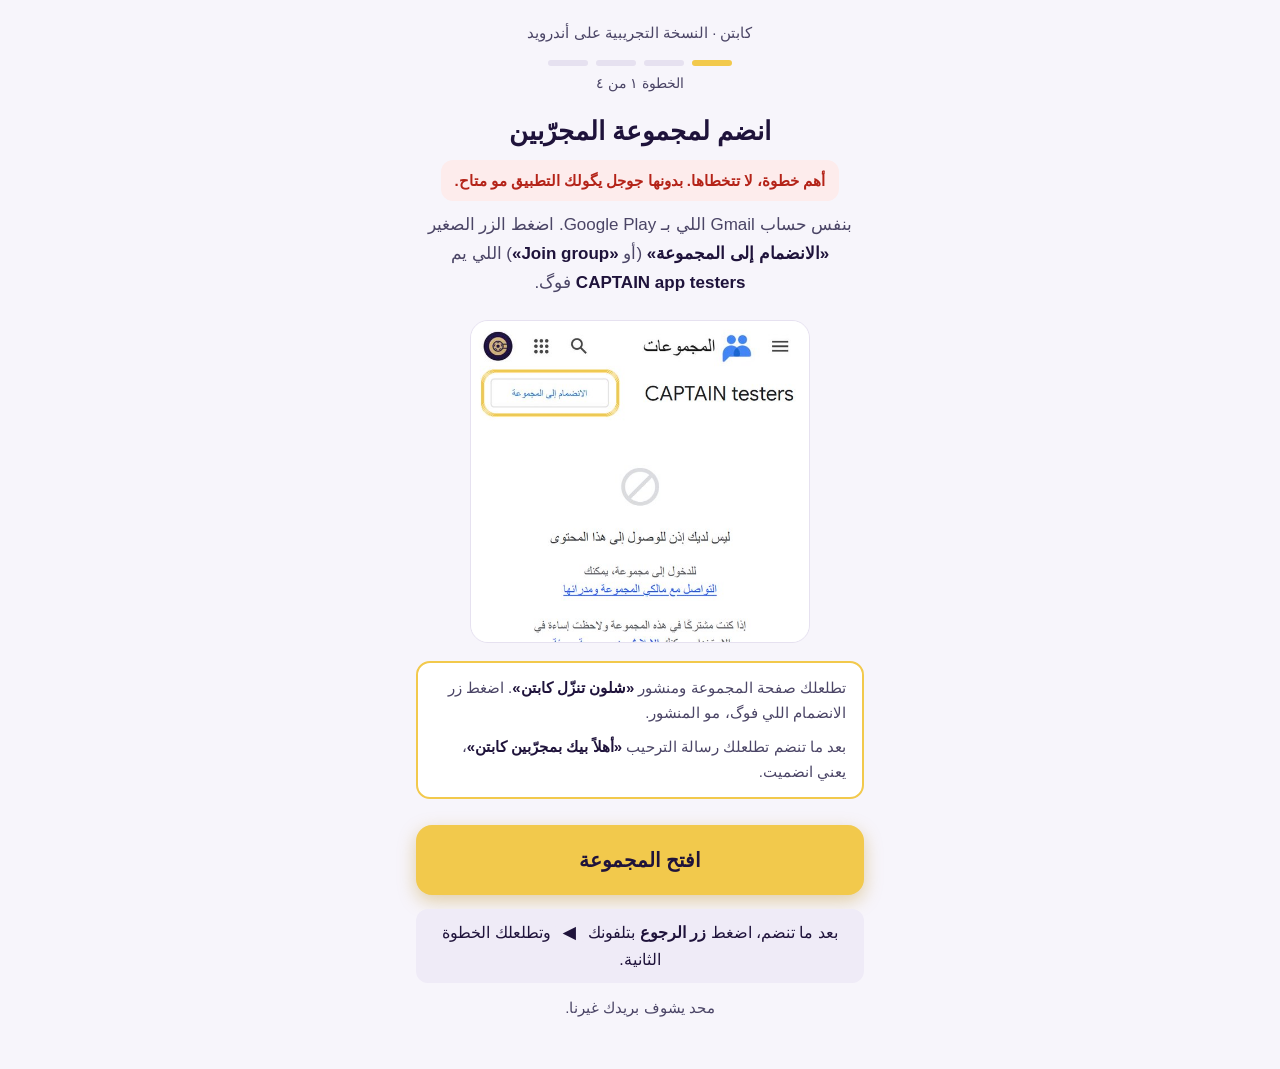
==== commit 4df9c9e1: "join: the tester group is now CAPTAIN app testers (captainapp-testers); the first group was suspende" ====
--- a/join/index.html
+++ b/join/index.html
@@ -98,13 +98,13 @@
   <section data-step="1">
     <h1>انضم لمجموعة المجرّبين</h1>
     <p class="must">أهم خطوة، لا تتخطاها. بدونها جوجل يگولك التطبيق مو متاح.</p>
-    <p class="lead">بنفس حساب Gmail اللي بـ Google Play. اضغط الزر الصغير <b>«الانضمام إلى المجموعة»</b> (أو <b>«<span lang="en">Join group</span>»</b>) اللي يم <b>CAPTAIN testers</b> فوگ.</p>
-    <div class="pic"><img src="group-join.jpg" width="600" height="570" alt="صفحة مجموعة CAPTAIN testers بجوجل: زر «الانضمام إلى المجموعة» فوگ يسار، وتحته رسالة «ليس لديك إذن للوصول إلى هذا المحتوى»"></div>
+    <p class="lead">بنفس حساب Gmail اللي بـ Google Play. اضغط الزر الصغير <b>«الانضمام إلى المجموعة»</b> (أو <b>«<span lang="en">Join group</span>»</b>) اللي يم <b>CAPTAIN app testers</b> فوگ.</p>
+    <div class="pic"><img src="group-join.jpg" width="600" height="570" alt="صفحة مجموعة المجرّبين بجوجل: زر «الانضمام إلى المجموعة» فوگ يسار"></div>
     <div class="note-box">
-      <p><b>«ليس لديك إذن للوصول إلى هذا المحتوى» عادية.</b> تطلع لكل واحد قبل ما ينضم. لا توكف عندها، اضغط الزر اللي فوگها.</p>
-      <p>بعد ما تنضم تطلعلك <b>«لا توجد محادثات بعد»</b> أو «<span lang="en">No conversations yet</span>»، يعني انضميت.</p>
-    </div>
-    <a class="go" data-next="2" href="https://groups.google.com/g/captain-testers">افتح المجموعة</a>
+      <p>تطلعلك صفحة المجموعة ومنشور <b>«شلون تنزّل كابتن»</b>. اضغط زر الانضمام اللي فوگ، مو المنشور.</p>
+      <p>بعد ما تنضم تطلعلك رسالة الترحيب <b>«أهلاً بيك بمجرّبين كابتن»</b>، يعني انضميت.</p>
+    </div>
+    <a class="go" data-next="2" href="https://groups.google.com/g/captainapp-testers">افتح المجموعة</a>
     <p class="back-hint">بعد ما تنضم، اضغط <b>زر الرجوع</b> بتلفونك <span class="key">◀</span> وتطلعلك الخطوة الثانية.</p>
     <p class="after">محد يشوف بريدك غيرنا.</p>
   </section>
